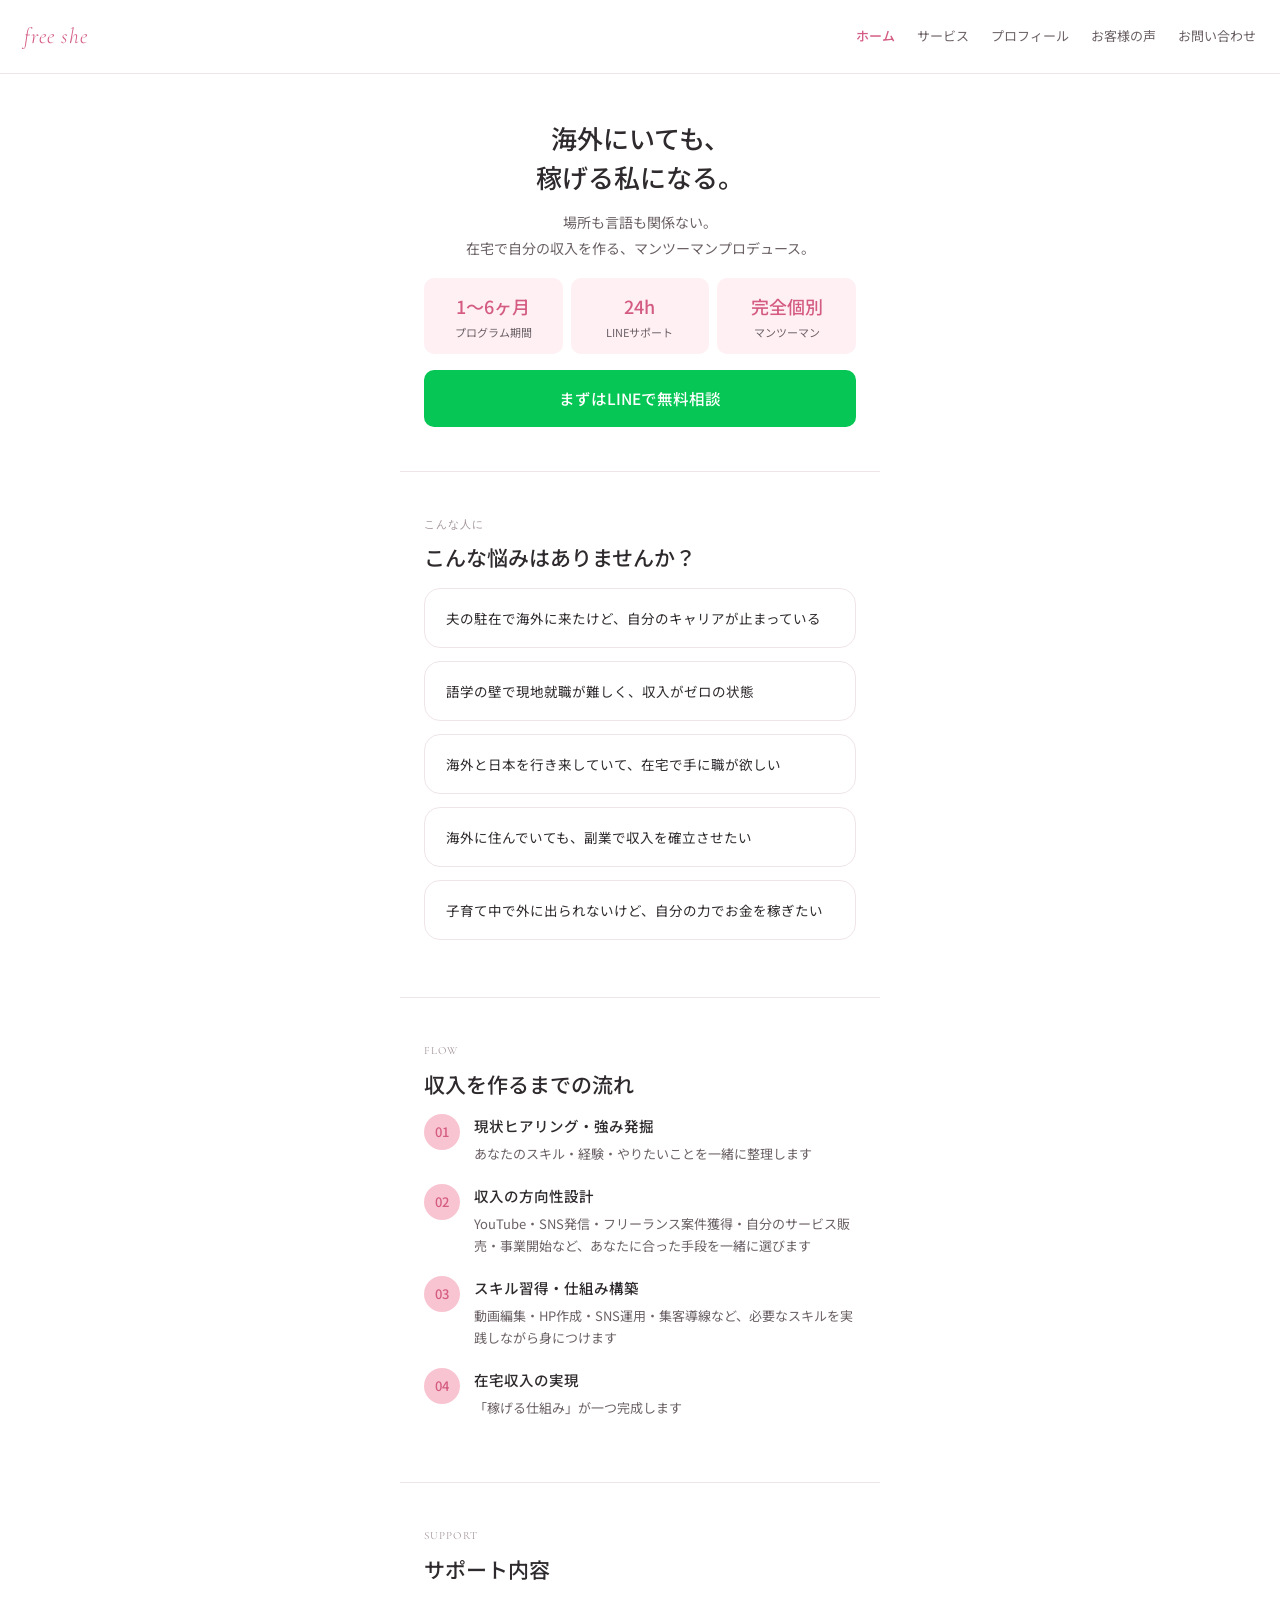
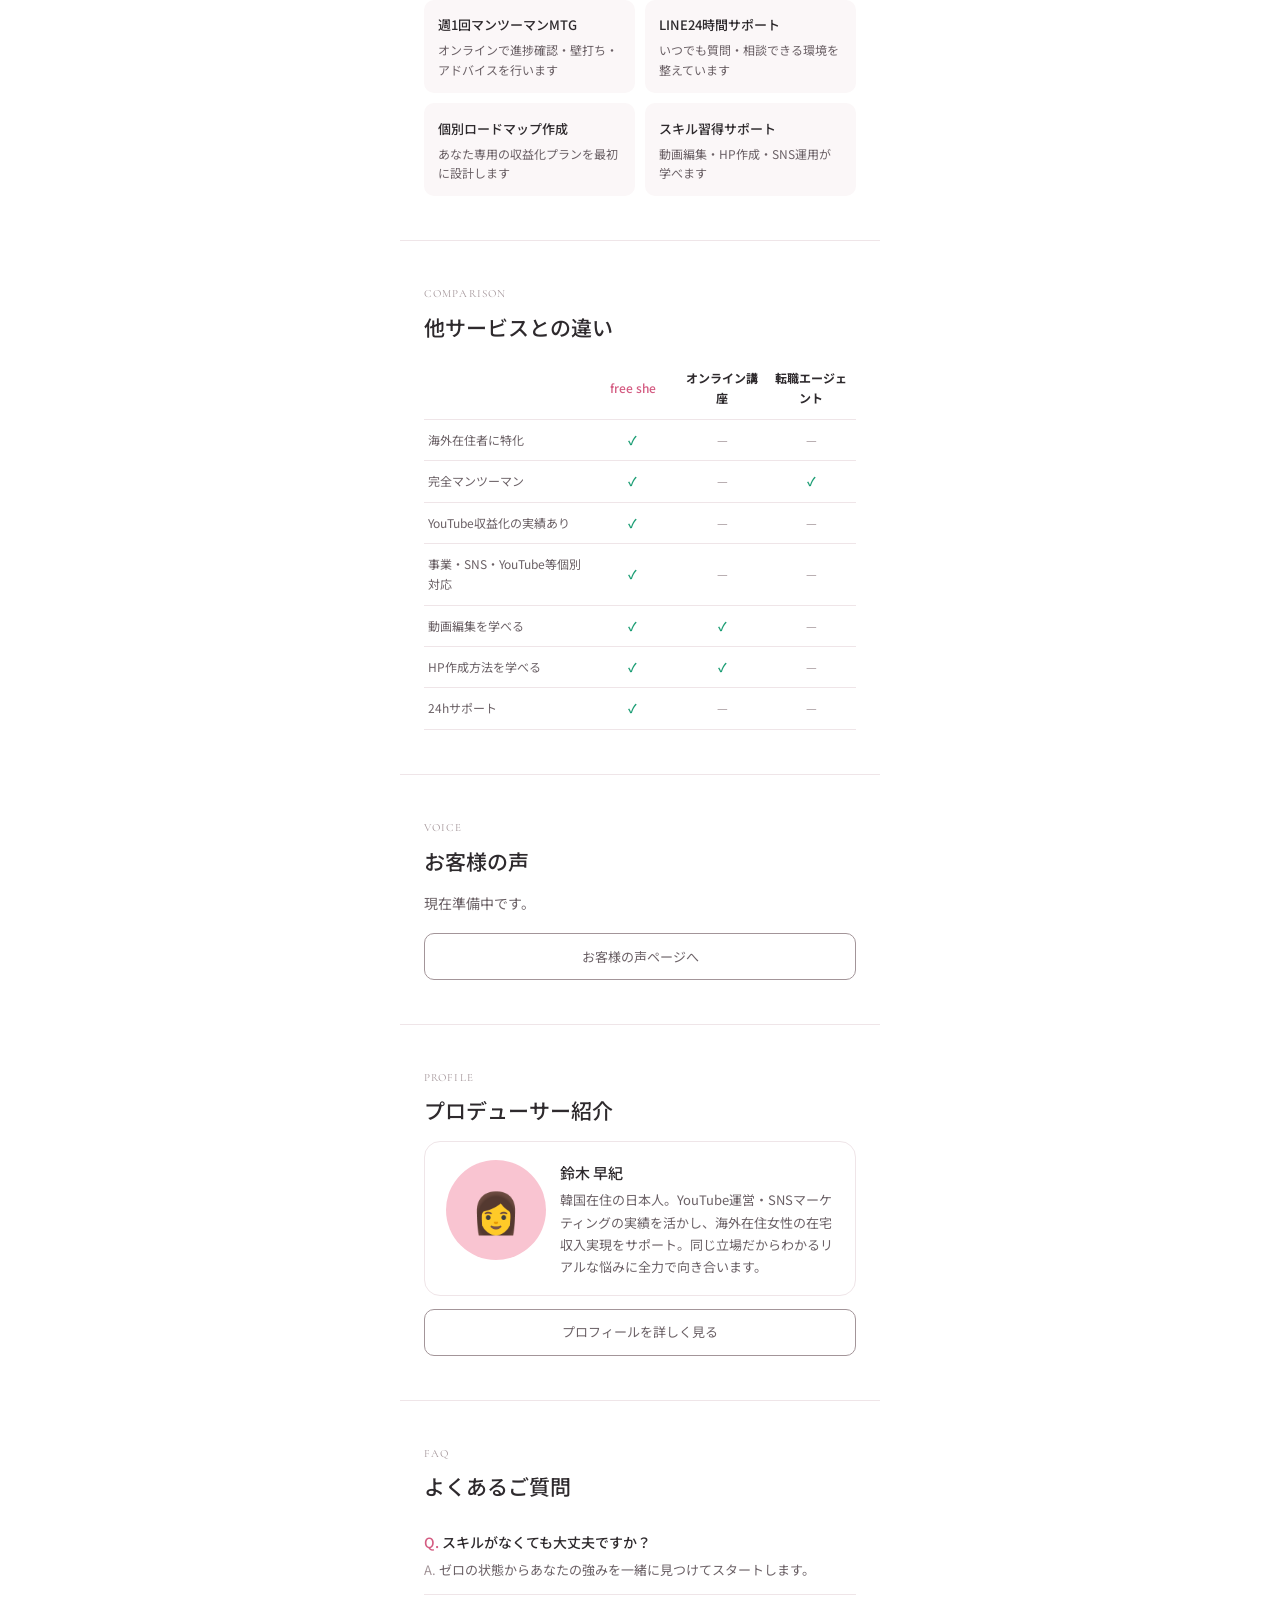
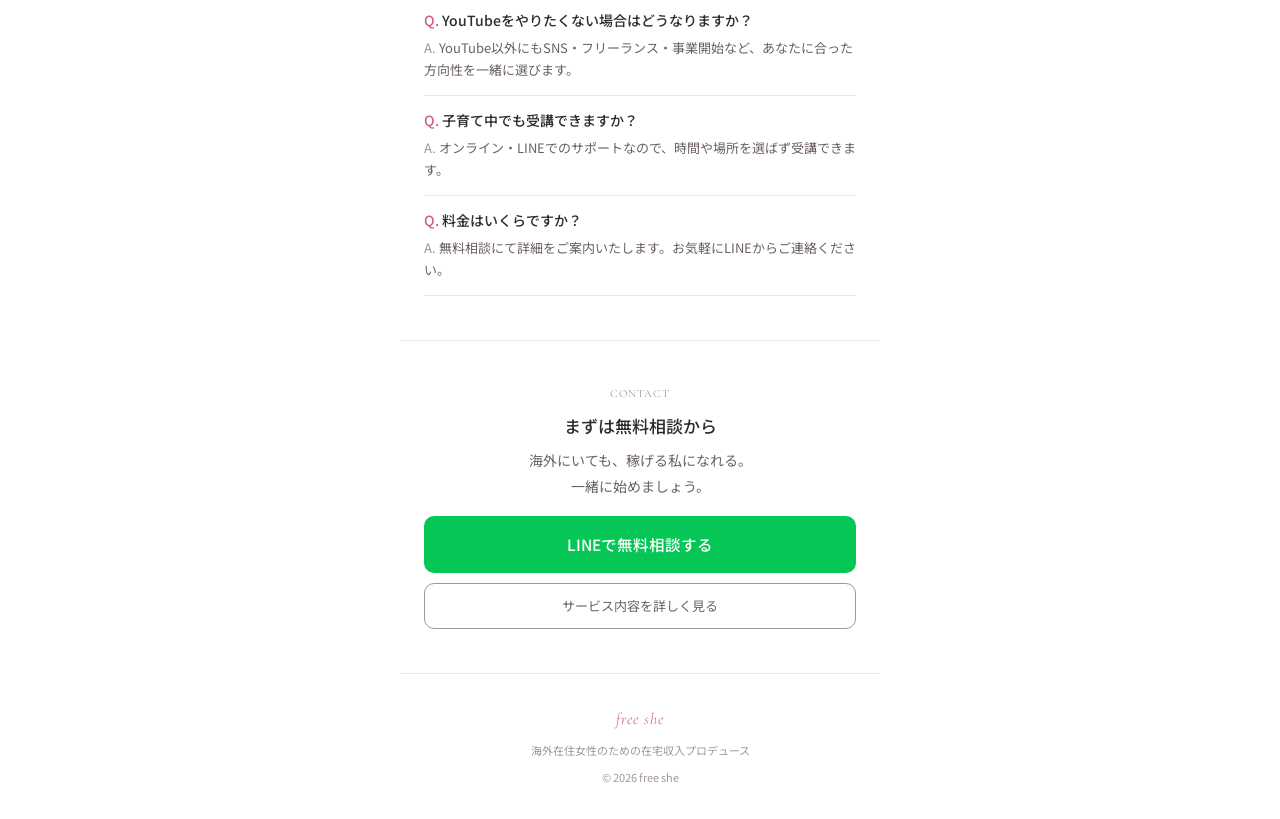
==== index.html @ 598113c8 "Add files via upload" ====
<!DOCTYPE html>
<html lang="ja">
<head>
<meta charset="UTF-8">
<meta name="viewport" content="width=device-width, initial-scale=1.0">
<title>free she ｜ 海外在住女性のための在宅収入プロデュース</title>
<meta name="description" content="free sheは、海外在住の日本人女性が在宅で自分の収入を作るためのマンツーマンプロデュースサービスです。">
<link rel="stylesheet" href="style.css">
</head>
<body>

<header class="site-header">
  <a href="index.html" class="logo">free she</a>
  <button class="nav-toggle" id="navToggle">☰</button>
  <nav class="nav-links" id="navLinks">
    <a href="index.html" class="active">ホーム</a>
    <a href="service.html">サービス</a>
    <a href="profile.html">プロフィール</a>
    <a href="voice.html">お客様の声</a>
    <a href="contact.html">お問い合わせ</a>
  </nav>
</header>

<!-- Hero -->
<section class="section center">
  <div class="hero-visual">
    <img src="images/hero.jpg" alt="海外で在宅ワークをする女性のイメージ" onerror="this.parentElement.style.display='none'">
  </div>
  <p class="hero-title">海外にいても、<br>稼げる私になる。</p>
  <p class="section-sub">場所も言語も関係ない。<br>在宅で自分の収入を作る、マンツーマンプロデュース。</p>
  <div class="stat-grid">
    <div class="stat-card">
      <div class="stat-num">1〜6ヶ月</div>
      <div class="stat-label">プログラム期間</div>
    </div>
    <div class="stat-card">
      <div class="stat-num">24h</div>
      <div class="stat-label">LINEサポート</div>
    </div>
    <div class="stat-card">
      <div class="stat-num">完全個別</div>
      <div class="stat-label">マンツーマン</div>
    </div>
  </div>
  <a href="#" class="btn-line">まずはLINEで無料相談</a>
</section>

<!-- 悩み -->
<section class="section">
  <div class="label">こんな人に</div>
  <h2 class="section-title">こんな悩みはありませんか？</h2>
  <div class="card">夫の駐在で海外に来たけど、自分のキャリアが止まっている</div>
  <div class="card">語学の壁で現地就職が難しく、収入がゼロの状態</div>
  <div class="card">海外と日本を行き来していて、在宅で手に職が欲しい</div>
  <div class="card">海外に住んでいても、副業で収入を確立させたい</div>
  <div class="card">子育て中で外に出られないけど、自分の力でお金を稼ぎたい</div>
</section>

<!-- 流れ -->
<section class="section">
  <div class="label">Flow</div>
  <h2 class="section-title">収入を作るまでの流れ</h2>

  <div class="step-row">
    <div class="step-circle">01</div>
    <div>
      <div class="step-title">現状ヒアリング・強み発掘</div>
      <div class="step-desc">あなたのスキル・経験・やりたいことを一緒に整理します</div>
    </div>
  </div>
  <div class="step-row">
    <div class="step-circle">02</div>
    <div>
      <div class="step-title">収入の方向性設計</div>
      <div class="step-desc">YouTube・SNS発信・フリーランス案件獲得・自分のサービス販売・事業開始など、あなたに合った手段を一緒に選びます</div>
    </div>
  </div>
  <div class="step-row">
    <div class="step-circle">03</div>
    <div>
      <div class="step-title">スキル習得・仕組み構築</div>
      <div class="step-desc">動画編集・HP作成・SNS運用・集客導線など、必要なスキルを実践しながら身につけます</div>
    </div>
  </div>
  <div class="step-row">
    <div class="step-circle">04</div>
    <div>
      <div class="step-title">在宅収入の実現</div>
      <div class="step-desc">「稼げる仕組み」が一つ完成します</div>
    </div>
  </div>
</section>

<!-- サポート -->
<section class="section">
  <div class="label">Support</div>
  <h2 class="section-title">サポート内容</h2>
  <div class="support-grid">
    <div class="support-item">
      <div class="support-title">週1回マンツーマンMTG</div>
      <div class="support-desc">オンラインで進捗確認・壁打ち・アドバイスを行います</div>
    </div>
    <div class="support-item">
      <div class="support-title">LINE24時間サポート</div>
      <div class="support-desc">いつでも質問・相談できる環境を整えています</div>
    </div>
    <div class="support-item">
      <div class="support-title">個別ロードマップ作成</div>
      <div class="support-desc">あなた専用の収益化プランを最初に設計します</div>
    </div>
    <div class="support-item">
      <div class="support-title">スキル習得サポート</div>
      <div class="support-desc">動画編集・HP作成・SNS運用が学べます</div>
    </div>
  </div>
</section>

<!-- 比較 -->
<section class="section">
  <div class="label">Comparison</div>
  <h2 class="section-title">他サービスとの違い</h2>
  <div class="table-wrap">
    <table class="compare-table">
      <thead>
        <tr>
          <th></th>
          <th class="main">free she</th>
          <th>オンライン講座</th>
          <th>転職エージェント</th>
        </tr>
      </thead>
      <tbody>
        <tr><td>海外在住者に特化</td><td class="check">✓</td><td class="cross">—</td><td class="cross">—</td></tr>
        <tr><td>完全マンツーマン</td><td class="check">✓</td><td class="cross">—</td><td class="check">✓</td></tr>
        <tr><td>YouTube収益化の実績あり</td><td class="check">✓</td><td class="cross">—</td><td class="cross">—</td></tr>
        <tr><td>事業・SNS・YouTube等個別対応</td><td class="check">✓</td><td class="cross">—</td><td class="cross">—</td></tr>
        <tr><td>動画編集を学べる</td><td class="check">✓</td><td class="check">✓</td><td class="cross">—</td></tr>
        <tr><td>HP作成方法を学べる</td><td class="check">✓</td><td class="check">✓</td><td class="cross">—</td></tr>
        <tr><td>24hサポート</td><td class="check">✓</td><td class="cross">—</td><td class="cross">—</td></tr>
      </tbody>
    </table>
  </div>
</section>

<!-- 声 -->
<section class="section">
  <div class="label">Voice</div>
  <h2 class="section-title">お客様の声</h2>
  <p class="section-sub" style="margin-bottom:1rem;">現在準備中です。</p>
  <a href="voice.html" class="btn-outline">お客様の声ページへ</a>
</section>

<!-- プロフィール -->
<section class="section">
  <div class="label">Profile</div>
  <h2 class="section-title">プロデューサー紹介</h2>
  <div class="card" style="display:flex; gap:14px; align-items:flex-start;">
    <div class="profile-photo">
      <img src="images/profile.jpg" alt="鈴木早紀" onerror="this.parentElement.textContent='👩'">
    </div>
    <div>
      <div style="font-size:15px; font-weight:500; margin-bottom:4px;">鈴木 早紀</div>
      <div style="font-size:13px; color:var(--color-text-secondary); line-height:1.7;">韓国在住の日本人。YouTube運営・SNSマーケティングの実績を活かし、海外在住女性の在宅収入実現をサポート。同じ立場だからわかるリアルな悩みに全力で向き合います。</div>
    </div>
  </div>
  <a href="profile.html" class="btn-outline">プロフィールを詳しく見る</a>
</section>

<!-- FAQ -->
<section class="section">
  <div class="label">FAQ</div>
  <h2 class="section-title">よくあるご質問</h2>
  <div class="faq-item">
    <div class="faq-q">スキルがなくても大丈夫ですか？</div>
    <div class="faq-a">ゼロの状態からあなたの強みを一緒に見つけてスタートします。</div>
  </div>
  <div class="faq-item">
    <div class="faq-q">YouTubeをやりたくない場合はどうなりますか？</div>
    <div class="faq-a">YouTube以外にもSNS・フリーランス・事業開始など、あなたに合った方向性を一緒に選びます。</div>
  </div>
  <div class="faq-item">
    <div class="faq-q">子育て中でも受講できますか？</div>
    <div class="faq-a">オンライン・LINEでのサポートなので、時間や場所を選ばず受講できます。</div>
  </div>
  <div class="faq-item">
    <div class="faq-q">料金はいくらですか？</div>
    <div class="faq-a">無料相談にて詳細をご案内いたします。お気軽にLINEからご連絡ください。</div>
  </div>
</section>

<!-- CTA -->
<section class="section center">
  <div class="label">Contact</div>
  <p style="font-size:17px; font-weight:500; margin-bottom:0.5rem;">まずは無料相談から</p>
  <p class="section-sub" style="margin-bottom:1rem;">海外にいても、稼げる私になれる。<br>一緒に始めましょう。</p>
  <a href="#" class="btn-line">LINEで無料相談する</a>
  <a href="service.html" class="btn-outline">サービス内容を詳しく見る</a>
</section>

<footer class="site-footer">
  <div class="logo">free she</div>
  <p>海外在住女性のための在宅収入プロデュース</p>
  <p style="margin-top:0.5rem;">&copy; 2026 free she</p>
</footer>

<script>
  document.getElementById('navToggle').addEventListener('click', function() {
    document.getElementById('navLinks').classList.toggle('open');
  });
</script>

</body>
</html>
---- style.css ----
@import url('https://fonts.googleapis.com/css2?family=Noto+Sans+JP:wght@300;400;500;700&family=Cormorant+Garamond:ital,wght@0,300;1,300&display=swap');

* {
  box-sizing: border-box;
  margin: 0;
  padding: 0;
}

:root {
  --color-primary: #D45C82;
  --color-primary-light: #F9C4D1;
  --color-primary-pale: #FFF0F4;
  --color-text-primary: #2E2A2D;
  --color-text-secondary: #6B6166;
  --color-text-tertiary: #A39599;
  --color-bg: #FFFFFF;
  --color-bg-soft: #FBF7F8;
  --color-border: #EFE5E8;
  --color-line: #06C755;
  --radius-lg: 16px;
  --radius-md: 10px;
}

body {
  font-family: 'Noto Sans JP', sans-serif;
  color: var(--color-text-primary);
  background: var(--color-bg);
  line-height: 1.7;
  -webkit-font-smoothing: antialiased;
}

a {
  text-decoration: none;
  color: inherit;
}

img {
  max-width: 100%;
  display: block;
}

.container {
  max-width: 480px;
  margin: 0 auto;
  padding: 0 1.5rem;
}

/* ===== Header / Nav ===== */
.site-header {
  display: flex;
  justify-content: space-between;
  align-items: center;
  padding: 1.1rem 1.5rem;
  border-bottom: 0.5px solid var(--color-border);
  position: sticky;
  top: 0;
  background: rgba(255,255,255,0.95);
  backdrop-filter: blur(8px);
  z-index: 100;
}

.logo {
  font-family: 'Cormorant Garamond', serif;
  font-style: italic;
  font-weight: 300;
  font-size: 22px;
  color: var(--color-primary);
  letter-spacing: 1px;
}

.nav-toggle {
  background: none;
  border: none;
  font-size: 22px;
  color: var(--color-text-primary);
  cursor: pointer;
  display: none;
}

.nav-links {
  display: flex;
  gap: 22px;
  font-size: 13px;
  color: var(--color-text-secondary);
}

.nav-links a.active {
  color: var(--color-primary);
  font-weight: 500;
}

@media (max-width: 600px) {
  .nav-links {
    display: none;
    position: absolute;
    top: 100%;
    left: 0;
    right: 0;
    background: #fff;
    flex-direction: column;
    padding: 1rem 1.5rem;
    gap: 14px;
    border-bottom: 0.5px solid var(--color-border);
  }
  .nav-links.open {
    display: flex;
  }
  .nav-toggle {
    display: block;
  }
}

/* ===== Sections ===== */
.section {
  padding: 2.75rem 1.5rem;
  border-bottom: 0.5px solid var(--color-border);
  max-width: 480px;
  margin: 0 auto;
}

.section.center {
  text-align: center;
}

.label {
  font-size: 11px;
  letter-spacing: 0.1em;
  color: var(--color-text-tertiary);
  text-transform: uppercase;
  margin-bottom: 0.5rem;
  font-family: 'Cormorant Garamond', serif;
}

.section-title {
  font-size: 21px;
  font-weight: 500;
  margin-bottom: 0.9rem;
  line-height: 1.5;
}

.section-sub {
  font-size: 14px;
  color: var(--color-text-secondary);
  line-height: 1.85;
}

/* ===== Hero ===== */
.hero-visual {
  width: 100%;
  height: 220px;
  border-radius: var(--radius-lg);
  background: linear-gradient(135deg, #B5D4F4 0%, #9FE1CB 100%);
  margin-bottom: 1.5rem;
  overflow: hidden;
}

.hero-visual img {
  width: 100%;
  height: 100%;
  object-fit: cover;
}

.hero-title {
  font-size: 26px;
  font-weight: 500;
  line-height: 1.5;
  margin-bottom: 0.9rem;
}

/* ===== Cards ===== */
.card {
  background: var(--color-bg);
  border: 0.5px solid var(--color-border);
  border-radius: var(--radius-lg);
  padding: 1.1rem 1.3rem;
  margin-bottom: 0.8rem;
  font-size: 13.5px;
}

.card-soft {
  background: var(--color-bg-soft);
  border-radius: var(--radius-lg);
  padding: 1.5rem;
  margin-bottom: 1rem;
}

/* ===== Stats ===== */
.stat-grid {
  display: grid;
  grid-template-columns: repeat(3, 1fr);
  gap: 8px;
  margin: 1rem 0;
}

.stat-card {
  background: var(--color-primary-pale);
  border-radius: var(--radius-md);
  padding: 0.85rem 0.5rem;
  text-align: center;
}

.stat-num {
  font-size: 18px;
  font-weight: 500;
  color: var(--color-primary);
}

.stat-label {
  font-size: 11px;
  color: var(--color-text-secondary);
  margin-top: 3px;
  line-height: 1.4;
}

/* ===== Steps ===== */
.step-row {
  display: flex;
  gap: 14px;
  align-items: flex-start;
  margin-bottom: 1.2rem;
}

.step-circle {
  width: 36px;
  height: 36px;
  border-radius: 50%;
  background: var(--color-primary-light);
  display: flex;
  align-items: center;
  justify-content: center;
  font-size: 13px;
  font-weight: 500;
  color: var(--color-primary);
  flex-shrink: 0;
}

.step-title {
  font-size: 14.5px;
  font-weight: 500;
  margin-bottom: 4px;
}

.step-desc {
  font-size: 13px;
  color: var(--color-text-secondary);
  line-height: 1.7;
}

/* ===== Support grid ===== */
.support-grid {
  display: grid;
  grid-template-columns: repeat(2, 1fr);
  gap: 10px;
  margin-top: 0.75rem;
}

.support-item {
  background: var(--color-bg-soft);
  border-radius: var(--radius-md);
  padding: 0.9rem;
}

.support-title {
  font-size: 13px;
  font-weight: 500;
  margin-bottom: 4px;
}

.support-desc {
  font-size: 12px;
  color: var(--color-text-secondary);
  line-height: 1.6;
}

/* ===== Plan cards ===== */
.plan-card {
  background: var(--color-bg);
  border: 0.5px solid var(--color-border);
  border-radius: var(--radius-lg);
  padding: 1.4rem;
  margin-bottom: 1rem;
}

.plan-card.main {
  border: 1.5px solid var(--color-primary);
}

.plan-badge {
  display: inline-block;
  font-size: 11px;
  padding: 4px 12px;
  border-radius: 99px;
  background: var(--color-primary-light);
  color: var(--color-primary);
  margin-bottom: 0.6rem;
}

.plan-badge.main {
  background: var(--color-primary);
  color: #fff;
}

.plan-name {
  font-size: 15px;
  font-weight: 500;
  margin-bottom: 0.6rem;
}

.plan-list {
  font-size: 13px;
  color: var(--color-text-secondary);
  line-height: 1.9;
}

.plan-note {
  margin-top: 1rem;
  padding-top: 0.8rem;
  border-top: 0.5px solid var(--color-border);
  font-size: 12px;
  color: var(--color-text-tertiary);
}

/* ===== Comparison table ===== */
.table-wrap {
  overflow-x: auto;
}

.compare-table {
  width: 100%;
  font-size: 12px;
  border-collapse: collapse;
  table-layout: fixed;
  min-width: 380px;
}

.compare-table th,
.compare-table td {
  padding: 10px 4px;
  border-bottom: 0.5px solid var(--color-border);
  text-align: center;
}

.compare-table th:first-child,
.compare-table td:first-child {
  text-align: left;
  color: var(--color-text-secondary);
  width: 38%;
}

.compare-table th.main {
  color: var(--color-primary);
  font-weight: 500;
}

.check {
  color: #1D9E75;
  font-weight: 700;
}

.cross {
  color: var(--color-text-tertiary);
}

/* ===== Voice card ===== */
.voice-card {
  background: var(--color-bg-soft);
  border-radius: var(--radius-lg);
  padding: 1.1rem 1.3rem;
  margin-bottom: 0.8rem;
}

.voice-name {
  font-size: 13px;
  font-weight: 500;
  margin-bottom: 5px;
}

.voice-text {
  font-size: 13px;
  color: var(--color-text-secondary);
  line-height: 1.7;
}

/* ===== FAQ ===== */
.faq-item {
  border-bottom: 0.5px solid var(--color-border);
  padding: 0.85rem 0;
}

.faq-q {
  font-size: 14px;
  font-weight: 500;
  margin-bottom: 4px;
}

.faq-q::before {
  content: "Q. ";
  color: var(--color-primary);
}

.faq-a {
  font-size: 13px;
  color: var(--color-text-secondary);
  line-height: 1.7;
}

.faq-a::before {
  content: "A. ";
  color: var(--color-text-tertiary);
}

/* ===== Message box ===== */
.message-box {
  background: var(--color-primary-pale);
  border-left: 3px solid var(--color-primary);
  border-radius: 0 var(--radius-lg) var(--radius-lg) 0;
  padding: 1.4rem 1.6rem;
}

.message-text {
  font-size: 14px;
  line-height: 1.95;
  color: var(--color-text-primary);
}

.message-signature {
  font-size: 12px;
  color: var(--color-primary);
  margin-top: 0.8rem;
  text-align: right;
}

/* ===== Profile ===== */
.profile-photo {
  width: 100px;
  height: 100px;
  border-radius: 50%;
  background: var(--color-primary-light);
  display: flex;
  align-items: center;
  justify-content: center;
  font-size: 40px;
  flex-shrink: 0;
  overflow: hidden;
}

.profile-photo img {
  width: 100%;
  height: 100%;
  object-fit: cover;
}

.achievement-card {
  background: var(--color-bg-soft);
  border-radius: var(--radius-lg);
  padding: 1.1rem 1.3rem;
  margin-bottom: 0.8rem;
  display: flex;
  gap: 12px;
  align-items: flex-start;
}

.achievement-icon {
  font-size: 20px;
  flex-shrink: 0;
  margin-top: 2px;
}

.achievement-title {
  font-size: 13.5px;
  font-weight: 500;
  margin-bottom: 3px;
}

.achievement-desc {
  font-size: 12.5px;
  color: var(--color-text-secondary);
  line-height: 1.7;
}

/* ===== Buttons ===== */
.btn-line {
  display: block;
  width: 100%;
  padding: 0.95rem;
  background: var(--color-line);
  color: #fff;
  border: none;
  border-radius: var(--radius-md);
  font-size: 15.5px;
  font-weight: 500;
  text-align: center;
  cursor: pointer;
  margin-top: 1rem;
  transition: opacity 0.2s;
}

.btn-line:hover {
  opacity: 0.88;
}

.btn-outline {
  display: block;
  width: 100%;
  padding: 0.7rem;
  background: transparent;
  border: 0.5px solid var(--color-text-tertiary);
  border-radius: var(--radius-md);
  font-size: 13px;
  color: var(--color-text-secondary);
  text-align: center;
  cursor: pointer;
  margin-top: 0.6rem;
}

.line-big {
  background: var(--color-line);
  border-radius: var(--radius-lg);
  padding: 2.2rem 1.5rem;
  text-align: center;
  margin: 1rem 0;
}

.line-big-sub {
  font-size: 13px;
  color: #fff;
  opacity: 0.9;
  margin-bottom: 0.3rem;
}

.line-big-title {
  font-size: 20px;
  font-weight: 500;
  color: #fff;
  margin-bottom: 1.1rem;
}

.line-big-btn {
  display: inline-block;
  background: #fff;
  color: var(--color-line);
  font-size: 15px;
  font-weight: 500;
  padding: 0.8rem 2.2rem;
  border-radius: 99px;
}

/* ===== Footer ===== */
.site-footer {
  text-align: center;
  padding: 2rem 1.5rem;
  font-size: 11px;
  color: var(--color-text-tertiary);
}

.site-footer .logo {
  font-size: 16px;
  margin-bottom: 0.5rem;
}

/* ===== Coming soon ===== */
.coming-soon {
  display: flex;
  flex-direction: column;
  align-items: center;
  justify-content: center;
  padding: 5rem 2rem;
  text-align: center;
  gap: 1rem;
}
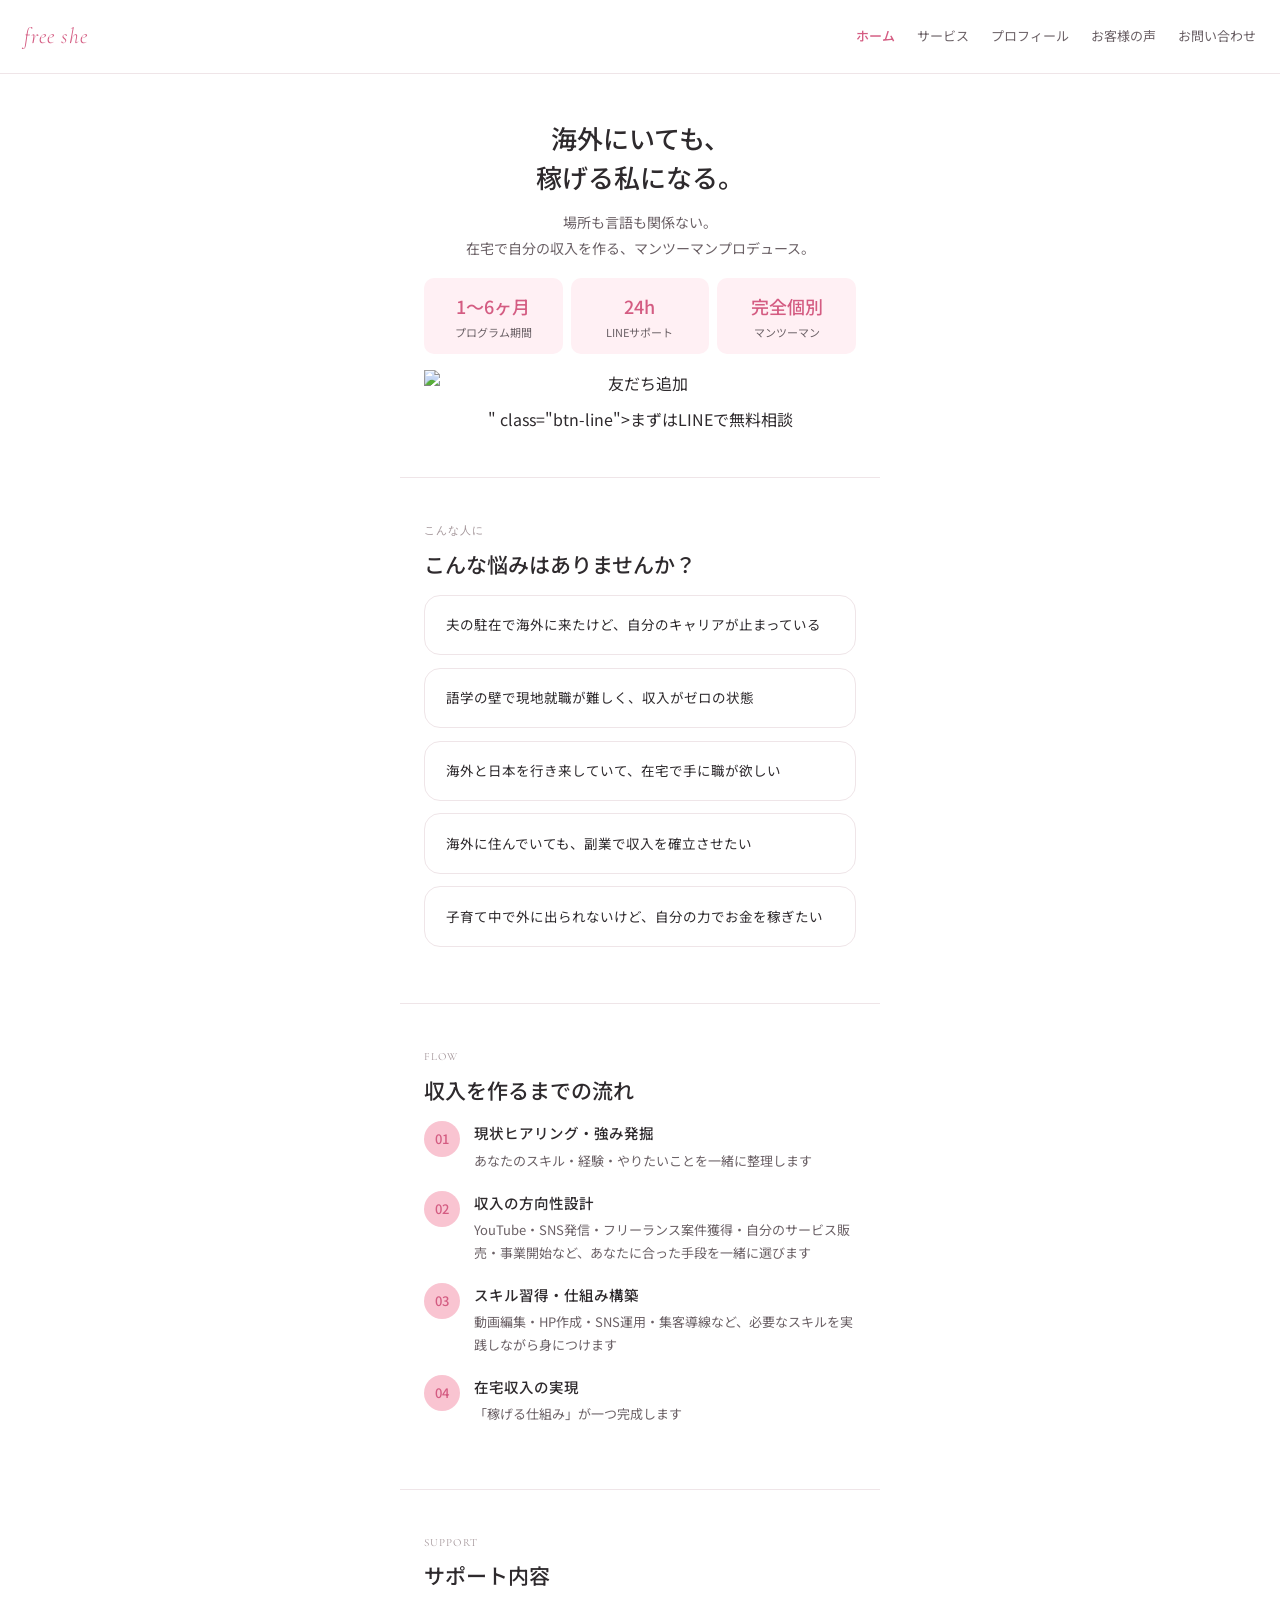
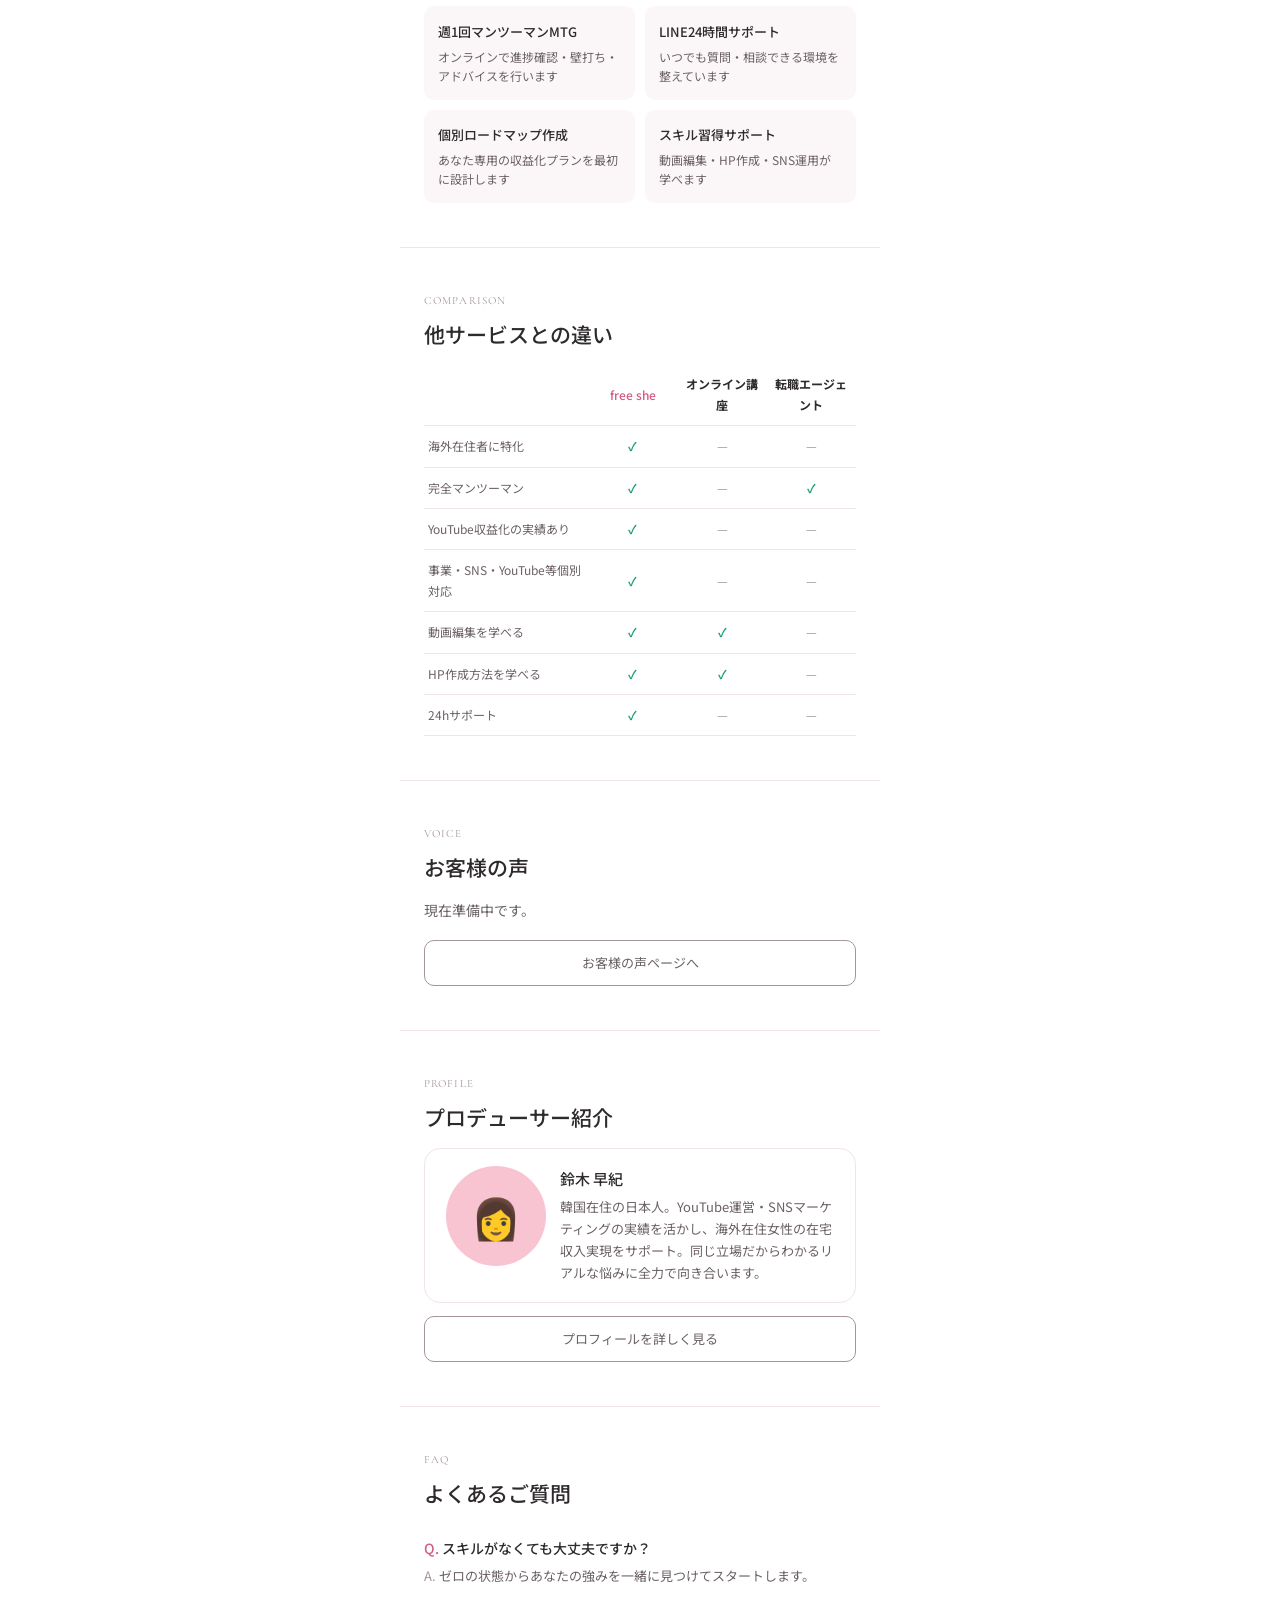
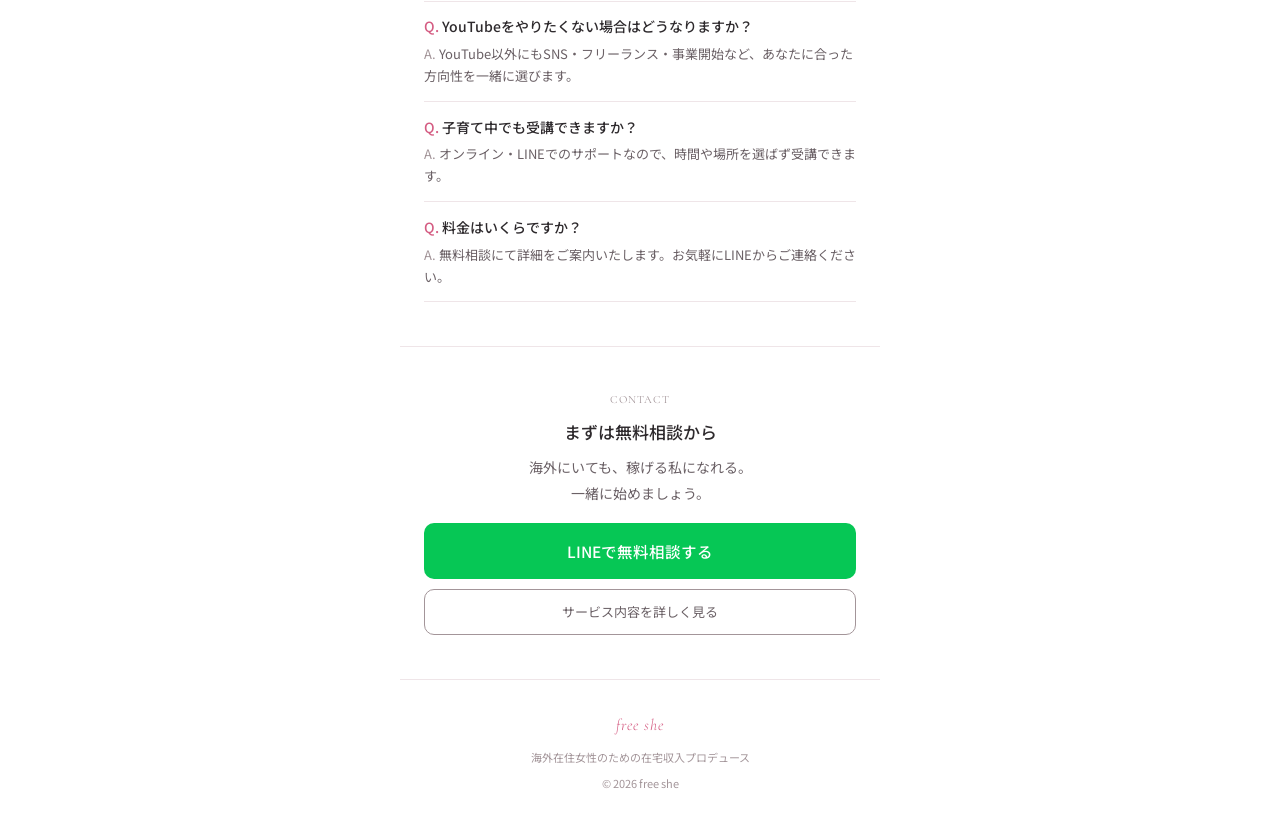
==== commit 51ad267e: "Update index.html" ====
--- a/index.html
+++ b/index.html
@@ -42,7 +42,7 @@
       <div class="stat-label">マンツーマン</div>
     </div>
   </div>
-  <a href="#" class="btn-line">まずはLINEで無料相談</a>
+  <a href="<a href="https://lin.ee/9mOASHp"><img src="https://scdn.line-apps.com/n/line_add_friends/btn/ja.png" alt="友だち追加" height="36" border="0"></a>" class="btn-line">まずはLINEで無料相談</a>
 </section>
 
 <!-- 悩み -->
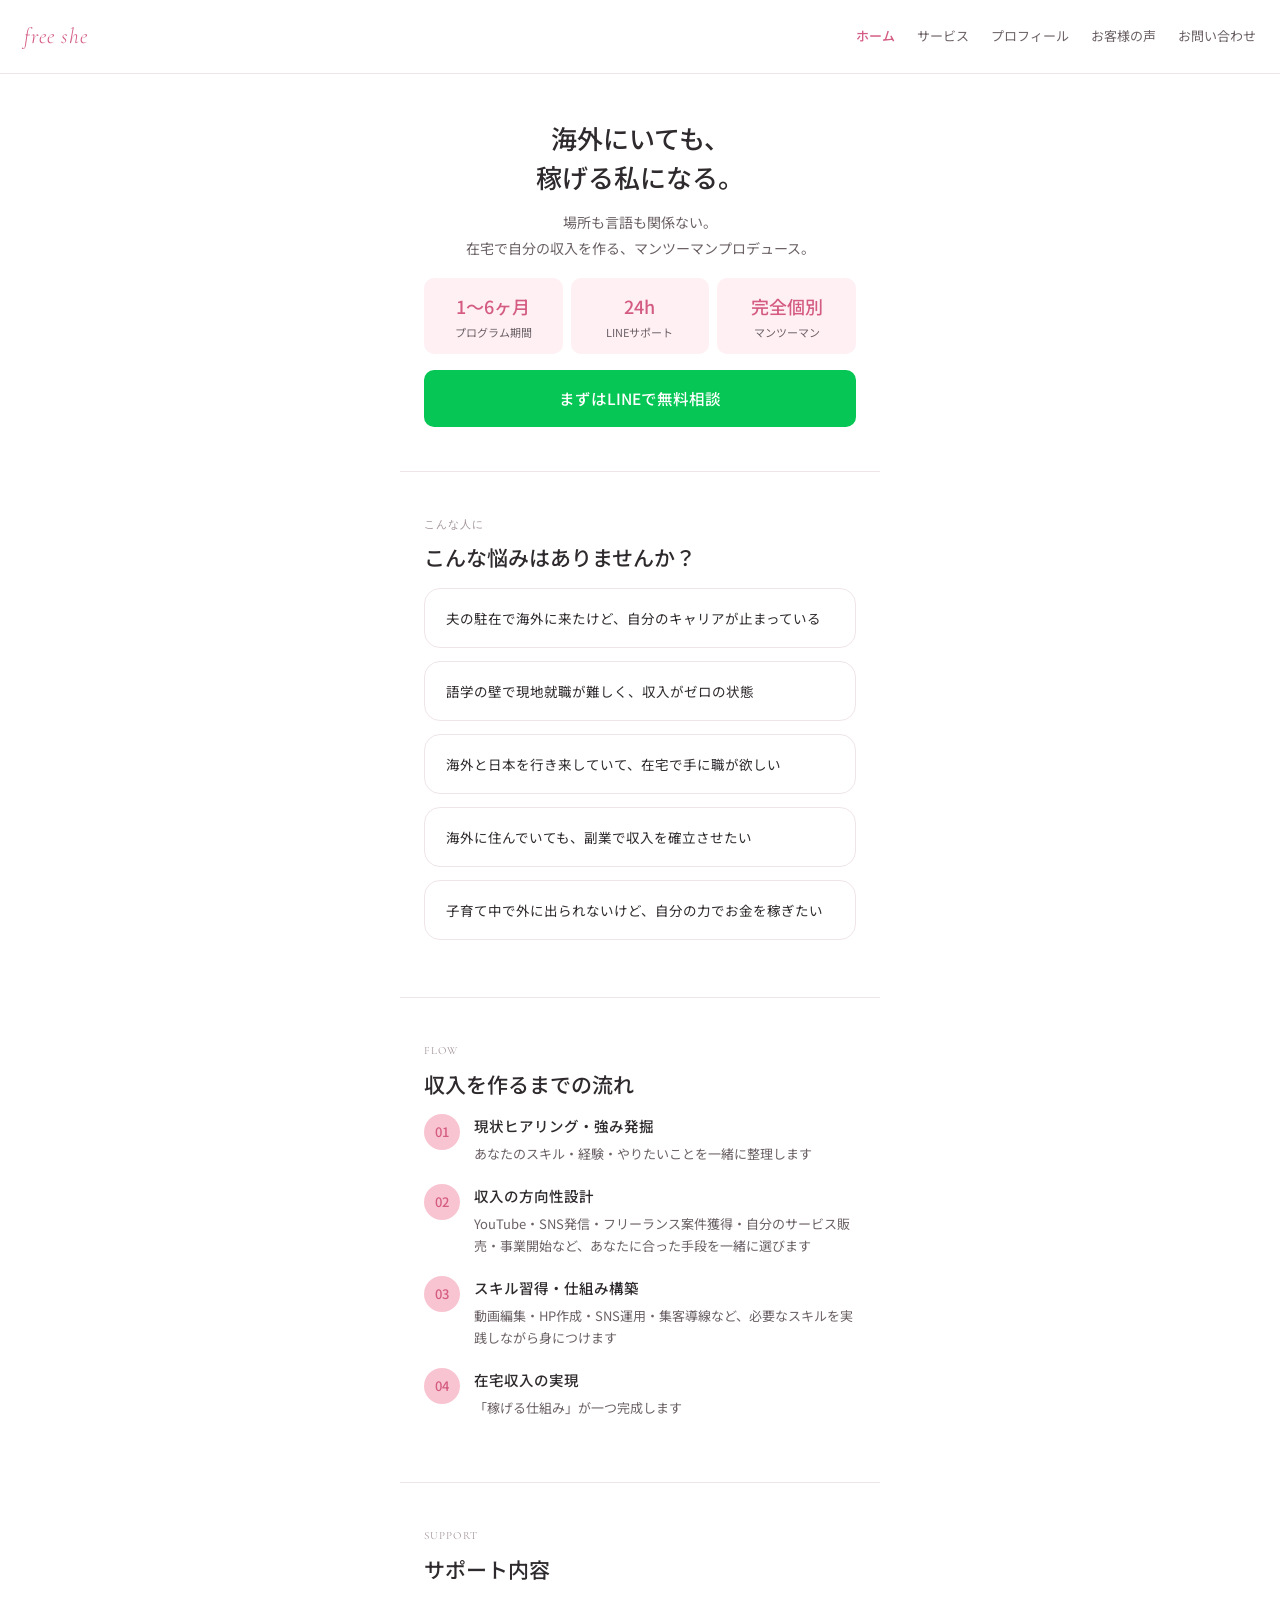
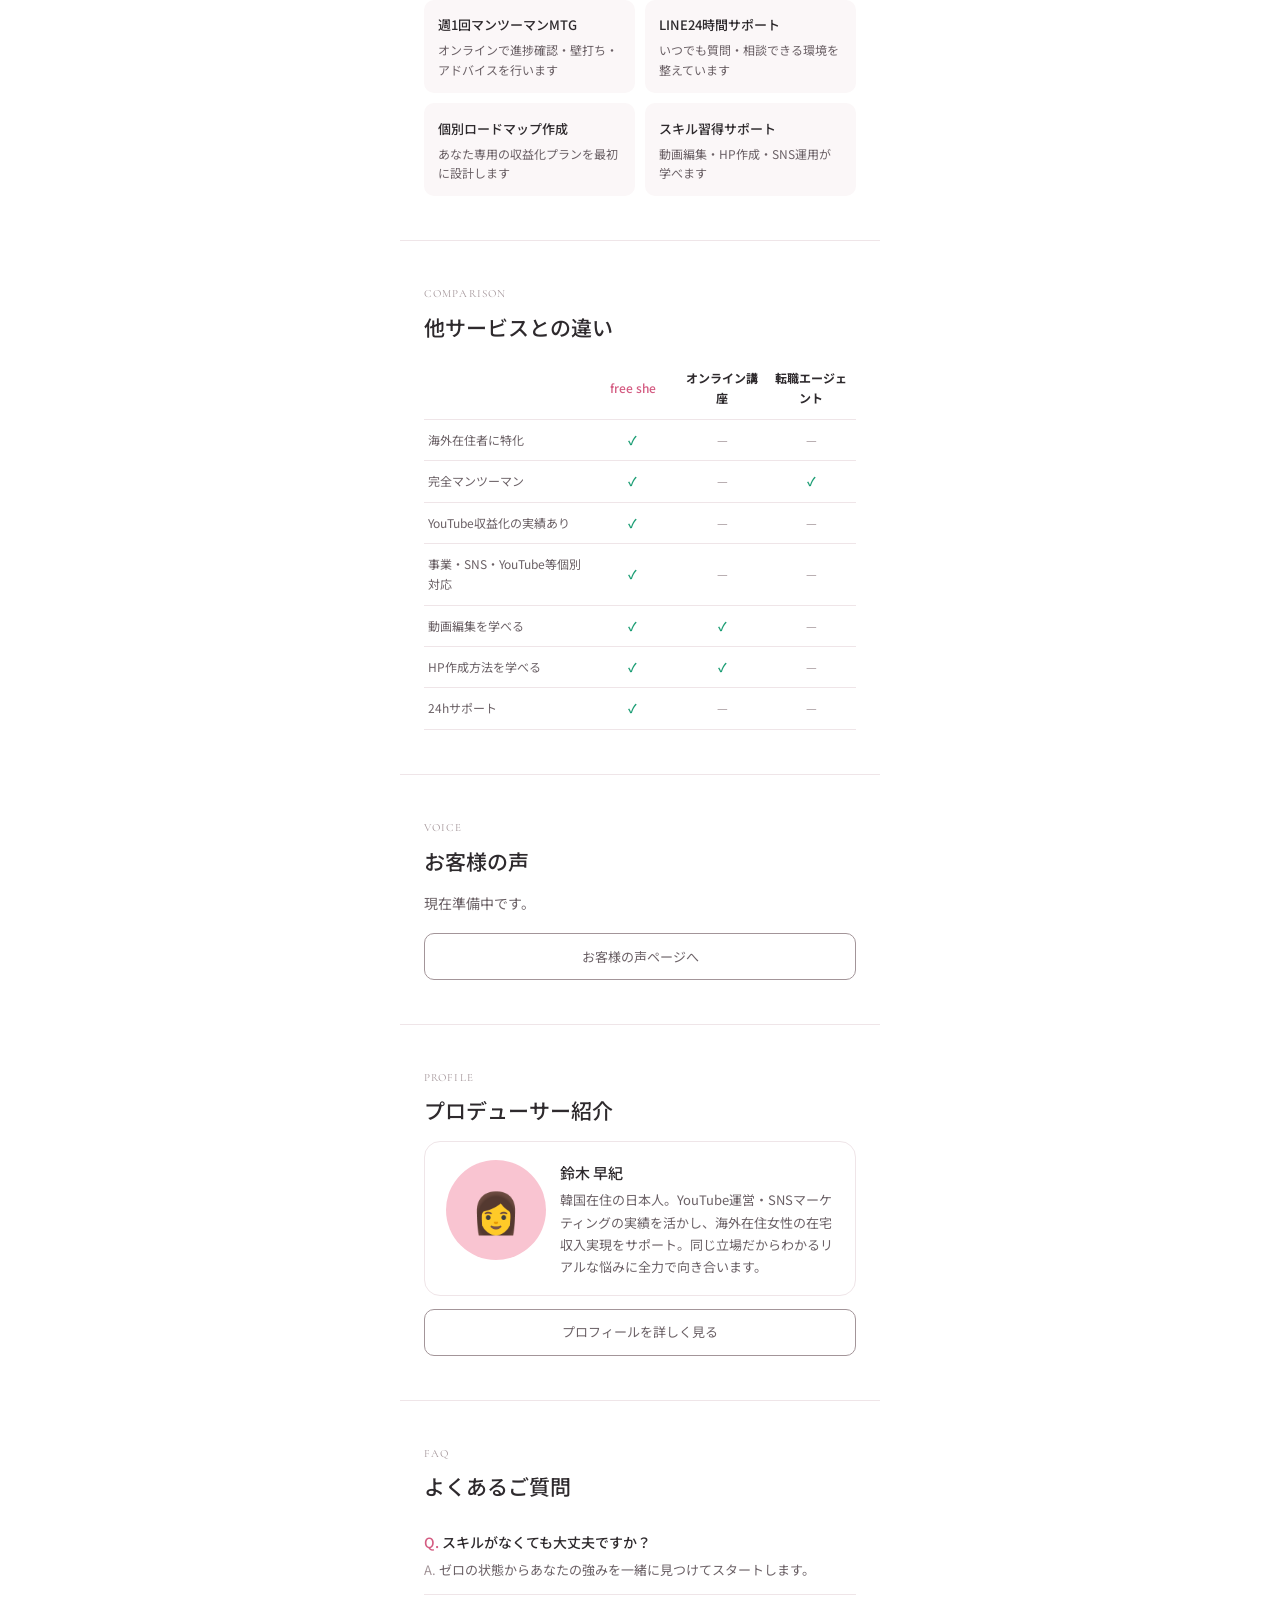
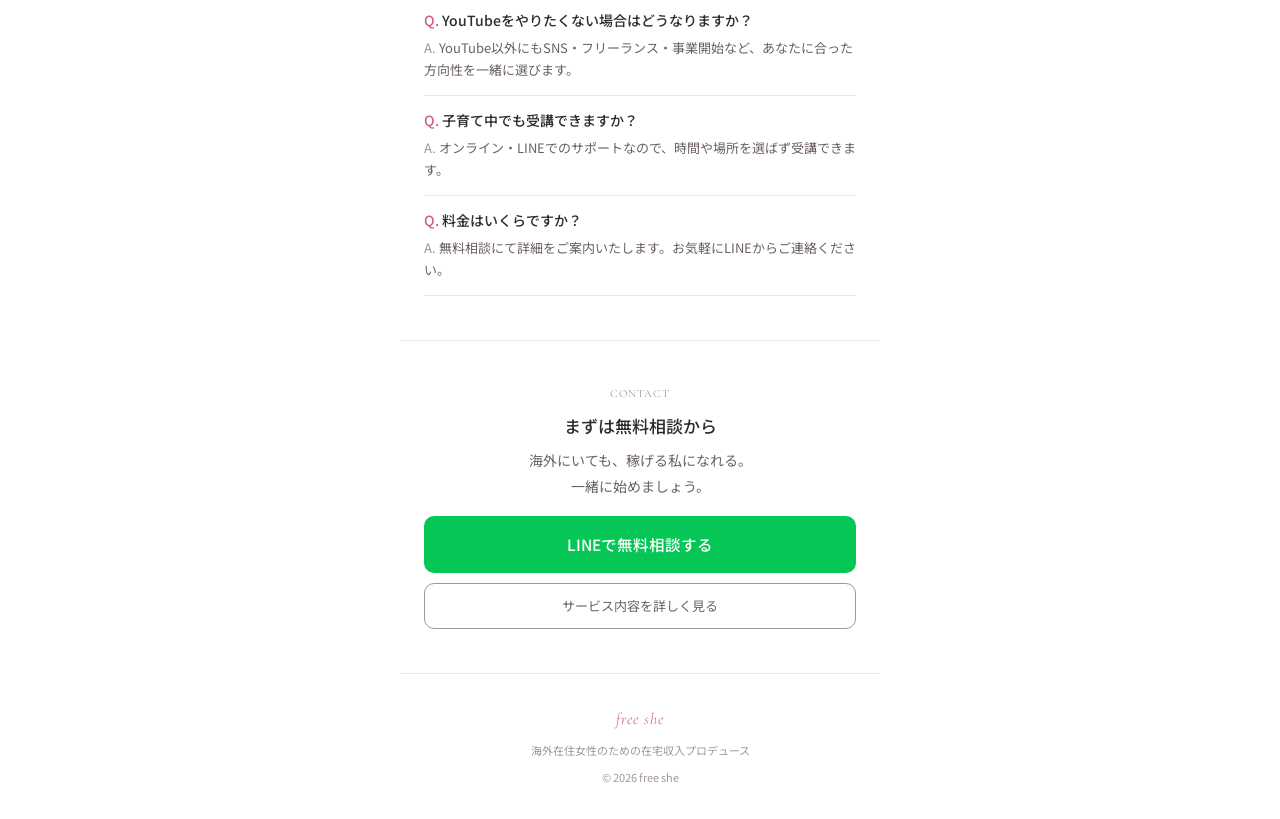
==== commit e42eb81c: "Add files via upload" ====
--- a/index.html
+++ b/index.html
@@ -42,7 +42,7 @@
       <div class="stat-label">マンツーマン</div>
     </div>
   </div>
-  <a href="<a href="https://lin.ee/9mOASHp"><img src="https://scdn.line-apps.com/n/line_add_friends/btn/ja.png" alt="友だち追加" height="36" border="0"></a>" class="btn-line">まずはLINEで無料相談</a>
+  <a href="https://lin.ee/9mOASHp" class="btn-line">まずはLINEで無料相談</a>
 </section>
 
 <!-- 悩み -->
@@ -193,7 +193,7 @@
   <div class="label">Contact</div>
   <p style="font-size:17px; font-weight:500; margin-bottom:0.5rem;">まずは無料相談から</p>
   <p class="section-sub" style="margin-bottom:1rem;">海外にいても、稼げる私になれる。<br>一緒に始めましょう。</p>
-  <a href="#" class="btn-line">LINEで無料相談する</a>
+  <a href="https://lin.ee/9mOASHp" class="btn-line">LINEで無料相談する</a>
   <a href="service.html" class="btn-outline">サービス内容を詳しく見る</a>
 </section>
 
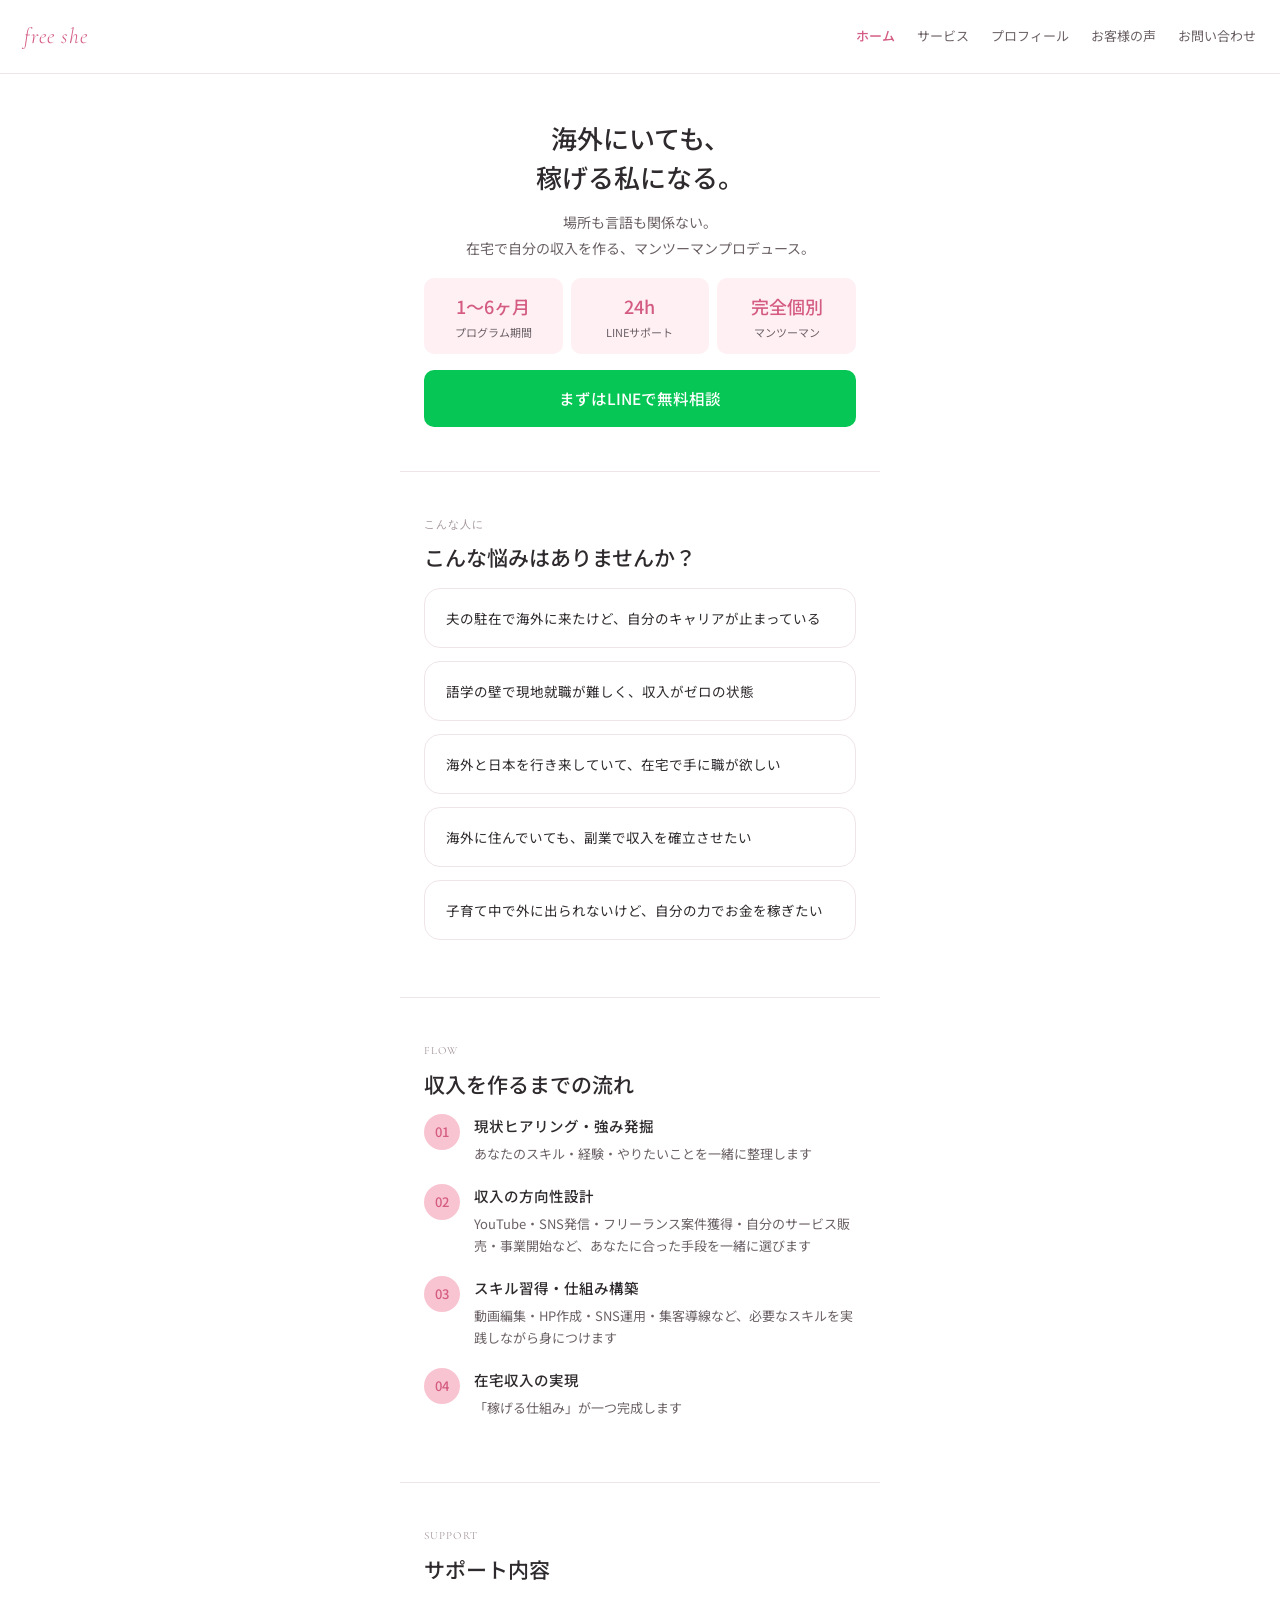
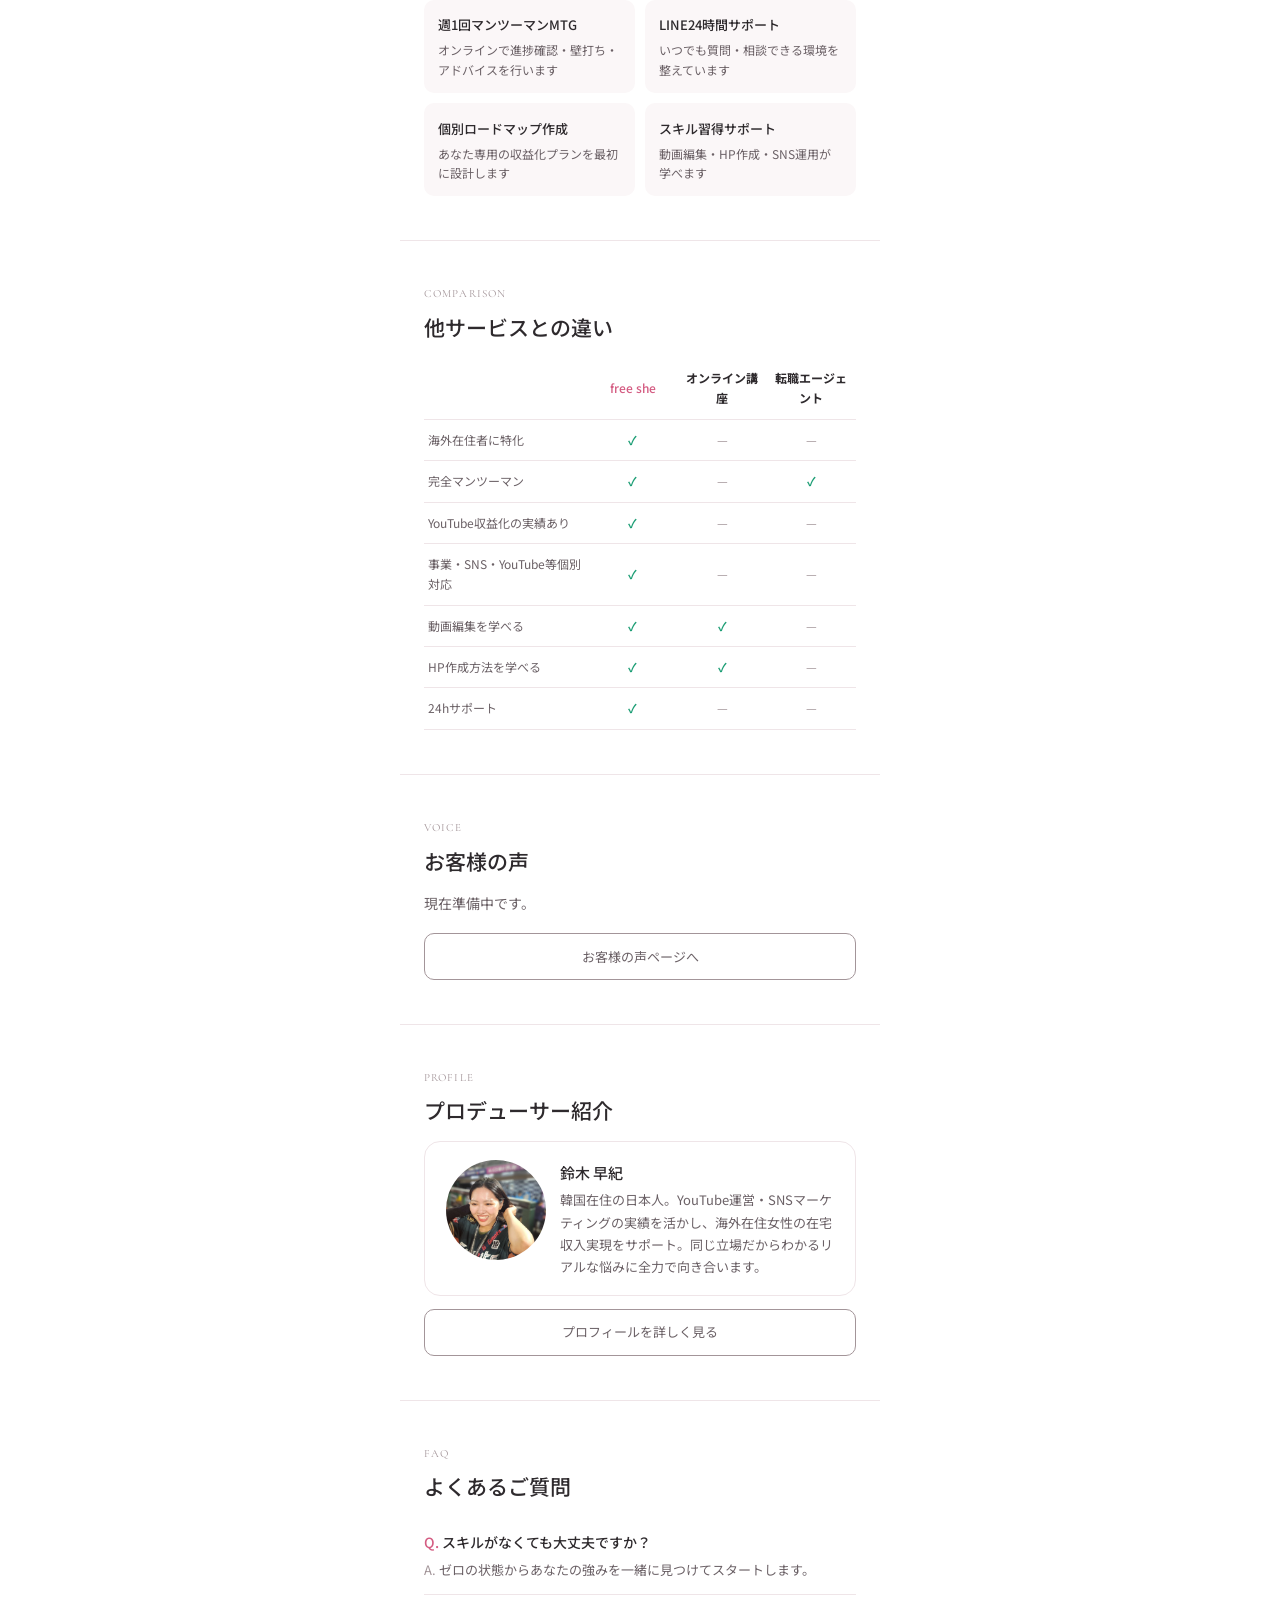
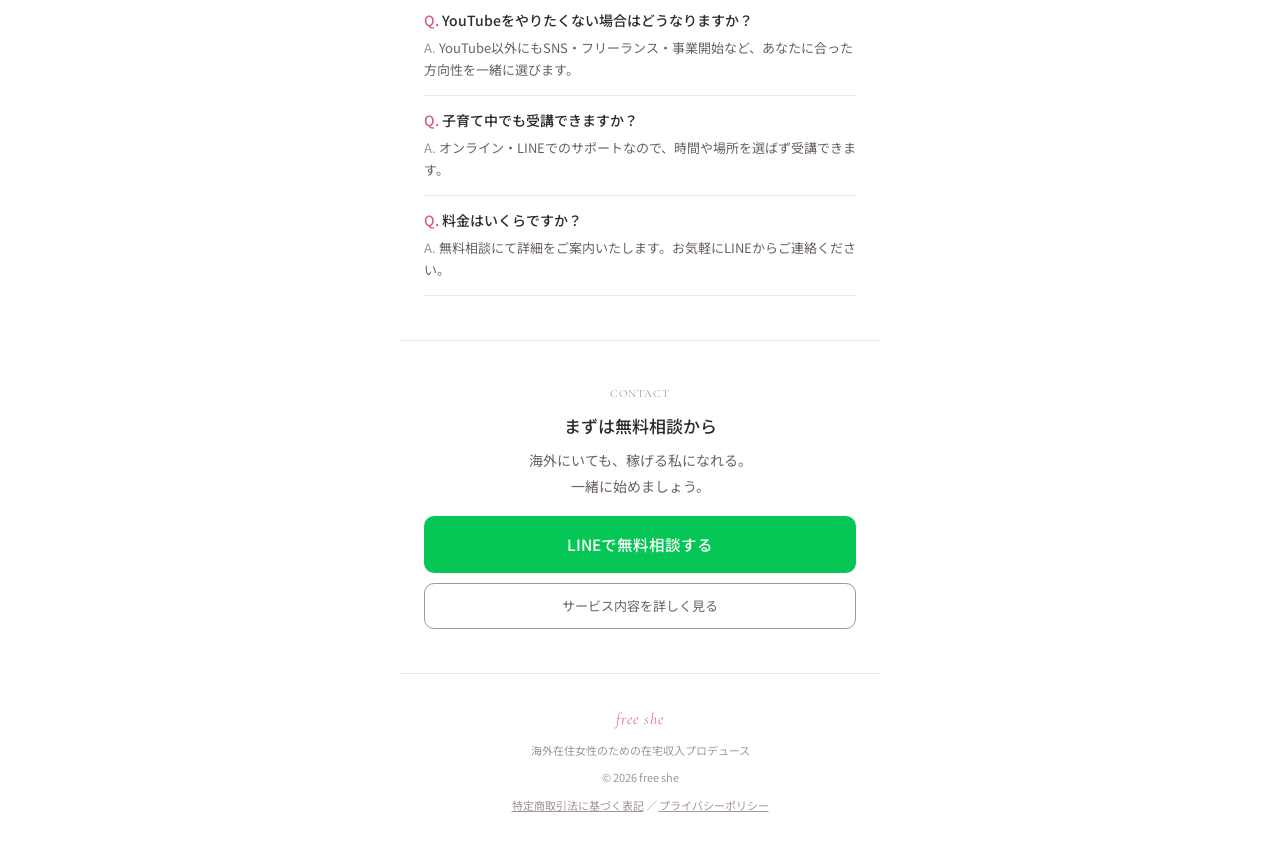
==== commit 673c2a32: "Add files via upload" ====
--- a/index.html
+++ b/index.html
@@ -201,6 +201,7 @@
   <div class="logo">free she</div>
   <p>海外在住女性のための在宅収入プロデュース</p>
   <p style="margin-top:0.5rem;">&copy; 2026 free she</p>
+  <p style="margin-top:0.6rem;"><a href="legal.html" style="color:var(--color-text-tertiary); text-decoration:underline;">特定商取引法に基づく表記</a> ／ <a href="privacy.html" style="color:var(--color-text-tertiary); text-decoration:underline;">プライバシーポリシー</a></p>
 </footer>
 
 <script>
--- a/style.css
+++ b/style.css
@@ -516,7 +516,7 @@
 .line-big {
   background: var(--color-line);
   border-radius: var(--radius-lg);
-  padding: 2.2rem 1.5rem;
+  padding: 1.3rem 1.5rem;
   text-align: center;
   margin: 1rem 0;
 }
@@ -532,7 +532,7 @@
   font-size: 20px;
   font-weight: 500;
   color: #fff;
-  margin-bottom: 1.1rem;
+  margin-bottom: 0.6rem;
 }
 
 .line-big-btn {
